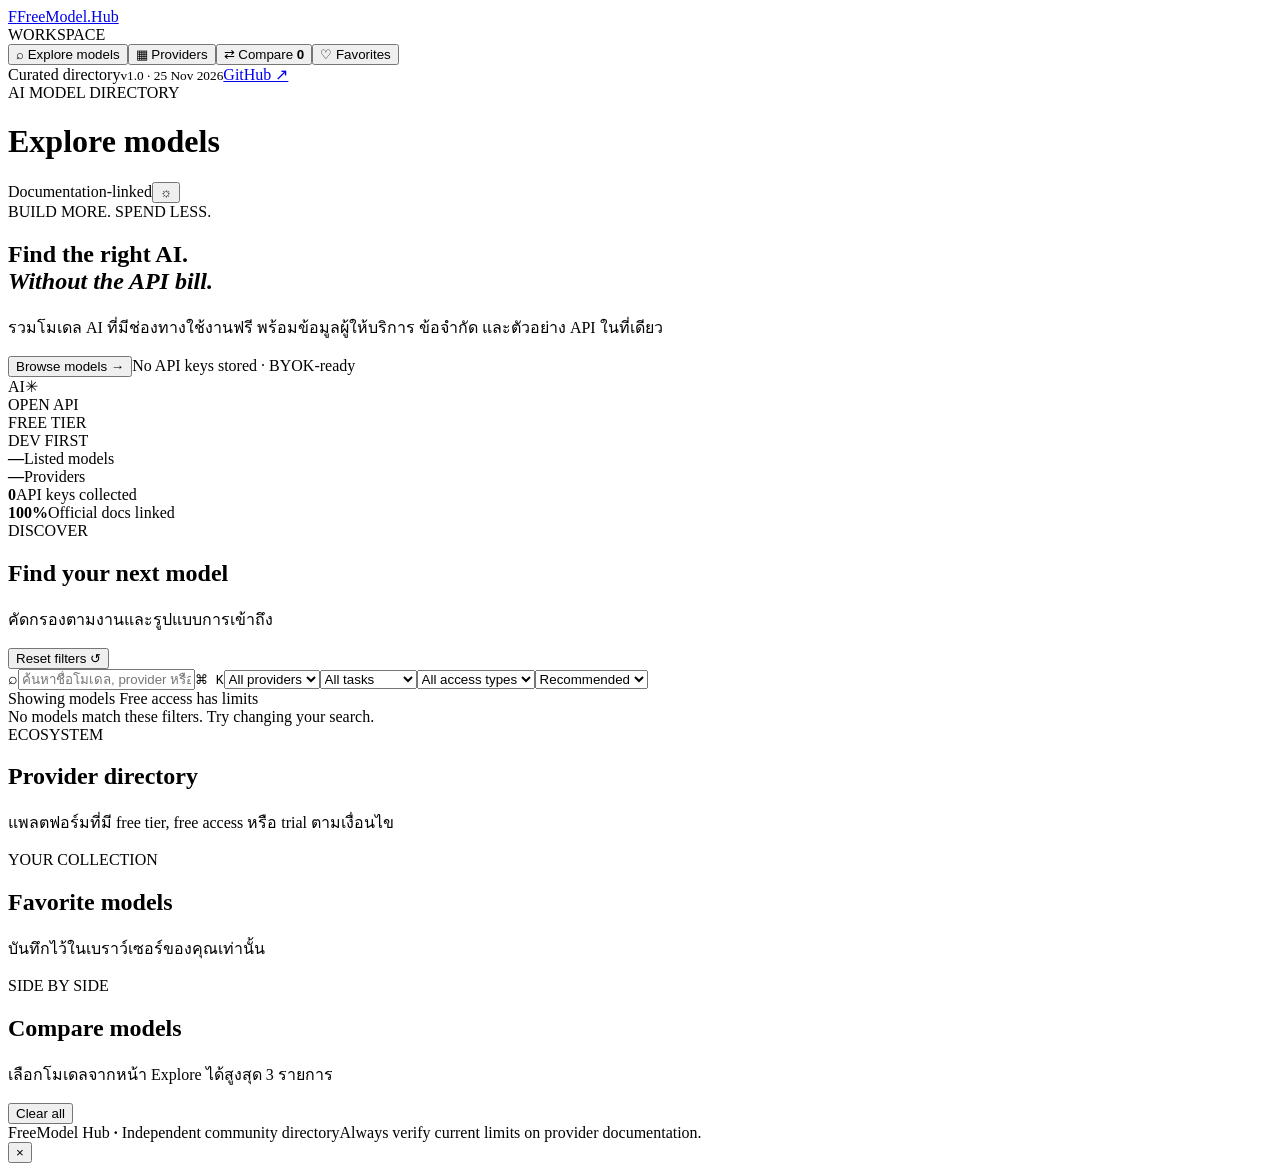
==== index.html @ f14a5961 "Create FreeModel Hub interface" ====
<!doctype html>
<html lang="th">
<head>
<meta charset="UTF-8"><meta name="viewport" content="width=device-width, initial-scale=1">
<meta name="theme-color" content="#081426"><meta name="description" content="ค้นหาและเปรียบเทียบ AI models ที่มี free tier พร้อม API และเอกสารทางการ">
<title>FreeModel Hub — Discover free AI APIs</title><link rel="preconnect" href="https://fonts.googleapis.com"><link rel="preconnect" href="https://fonts.gstatic.com" crossorigin><link href="https://fonts.googleapis.com/css2?family=Kanit:wght@300;400;500;600;700&family=Inter:wght@400;500;600;700;800&display=swap" rel="stylesheet"><link rel="stylesheet" href="styles.css">
</head>
<body><div class="app-shell">
<aside class="sidebar"><a class="brand" href="#"><span class="brand-mark">F</span><span>FreeModel<span class="brand-light">.Hub</span></span></a>
<div class="side-label">WORKSPACE</div><button class="nav active" data-view="explore"><span>⌕</span> Explore models</button><button class="nav" data-view="providers"><span>▦</span> Providers</button><button class="nav" data-view="compare"><span>⇄</span> Compare <b id="compare-count">0</b></button><button class="nav" data-view="saved"><span>♡</span> Favorites</button>
<div class="side-bottom"><div class="status-dot"></div><span>Curated directory</span><small>v1.0 · 25 Nov 2026</small><a href="https://github.com/IAMAN1/FreeModel-Hub" target="_blank" rel="noreferrer">GitHub ↗</a></div></aside>
<main class="main"><header class="topbar"><div><div class="eyebrow">AI MODEL DIRECTORY</div><h1 id="page-title">Explore models</h1></div><div class="top-actions"><span class="live-pill"><i></i> Documentation-linked</span><button class="theme-btn" id="theme-toggle" aria-label="Toggle theme">☼</button></div></header>
<section class="hero"><div class="hero-copy"><div class="hero-kicker">BUILD MORE. SPEND LESS.</div><h2>Find the right AI.<br><em>Without the API bill.</em></h2><p>รวมโมเดล AI ที่มีช่องทางใช้งานฟรี พร้อมข้อมูลผู้ให้บริการ ข้อจำกัด และตัวอย่าง API ในที่เดียว</p><div class="hero-actions"><button class="primary" id="browse-btn">Browse models <span>→</span></button><span class="hero-note">No API keys stored · BYOK-ready</span></div></div><div class="hero-art"><div class="orbit orbit-one"></div><div class="orbit orbit-two"></div><div class="core">AI<span>✳</span></div><div class="float-tag tag-a">OPEN API</div><div class="float-tag tag-b">FREE TIER</div><div class="float-tag tag-c">DEV FIRST</div></div></section>
<section class="stats"><div><strong id="model-total">—</strong><span>Listed models</span></div><div><strong id="provider-total">—</strong><span>Providers</span></div><div><strong>0</strong><span>API keys collected</span></div><div><strong>100%</strong><span>Official docs linked</span></div></section>
<section class="content-area" id="explore-view"><div class="section-heading"><div><div class="eyebrow">DISCOVER</div><h2>Find your next model</h2><p>คัดกรองตามงานและรูปแบบการเข้าถึง</p></div><button class="text-btn" id="reset-filters">Reset filters ↺</button></div>
<div class="toolbar"><label class="search"><span>⌕</span><input id="search" placeholder="ค้นหาชื่อโมเดล, provider หรือความสามารถ..." autocomplete="off"><kbd>⌘ K</kbd></label><select id="provider-filter"><option value="">All providers</option></select><select id="task-filter"><option value="">All tasks</option><option>Chat</option><option>Coding</option><option>Reasoning</option><option>Vision</option><option>Audio</option><option>Embeddings</option></select><select id="access-filter"><option value="">All access types</option><option value="hosted">Hosted free tier</option><option value="aggregator">Aggregator</option><option value="open">Open weights</option><option value="trial">Trial / limited</option></select><select id="sort"><option value="recommended">Recommended</option><option value="name">Name A–Z</option><option value="provider">Provider</option></select></div>
<div class="results-line"><span id="result-count">Showing models</span><span class="legend"><i></i> Free access has limits</span></div><div class="model-grid" id="model-grid"></div><div class="empty hidden" id="empty">No models match these filters. Try changing your search.</div></section>
<section class="content-area hidden" id="providers-view"><div class="section-heading"><div><div class="eyebrow">ECOSYSTEM</div><h2>Provider directory</h2><p>แพลตฟอร์มที่มี free tier, free access หรือ trial ตามเงื่อนไข</p></div></div><div class="provider-grid" id="provider-grid"></div></section>
<section class="content-area hidden" id="saved-view"><div class="section-heading"><div><div class="eyebrow">YOUR COLLECTION</div><h2>Favorite models</h2><p>บันทึกไว้ในเบราว์เซอร์ของคุณเท่านั้น</p></div></div><div class="model-grid" id="saved-grid"></div></section>
<section class="content-area hidden" id="compare-view"><div class="section-heading"><div><div class="eyebrow">SIDE BY SIDE</div><h2>Compare models</h2><p>เลือกโมเดลจากหน้า Explore ได้สูงสุด 3 รายการ</p></div><button class="text-btn" id="clear-compare">Clear all</button></div><div id="compare-table-wrap"></div></section>
<footer><span>FreeModel Hub <b>·</b> Independent community directory</span><span>Always verify current limits on provider documentation.</span></footer>
</main></div>
<div class="modal-backdrop hidden" id="modal"><article class="modal"><button class="modal-close" id="modal-close">×</button><div id="modal-content"></div></article></div>
<div class="toast" id="toast"></div><script src="app.js"></script></body></html>
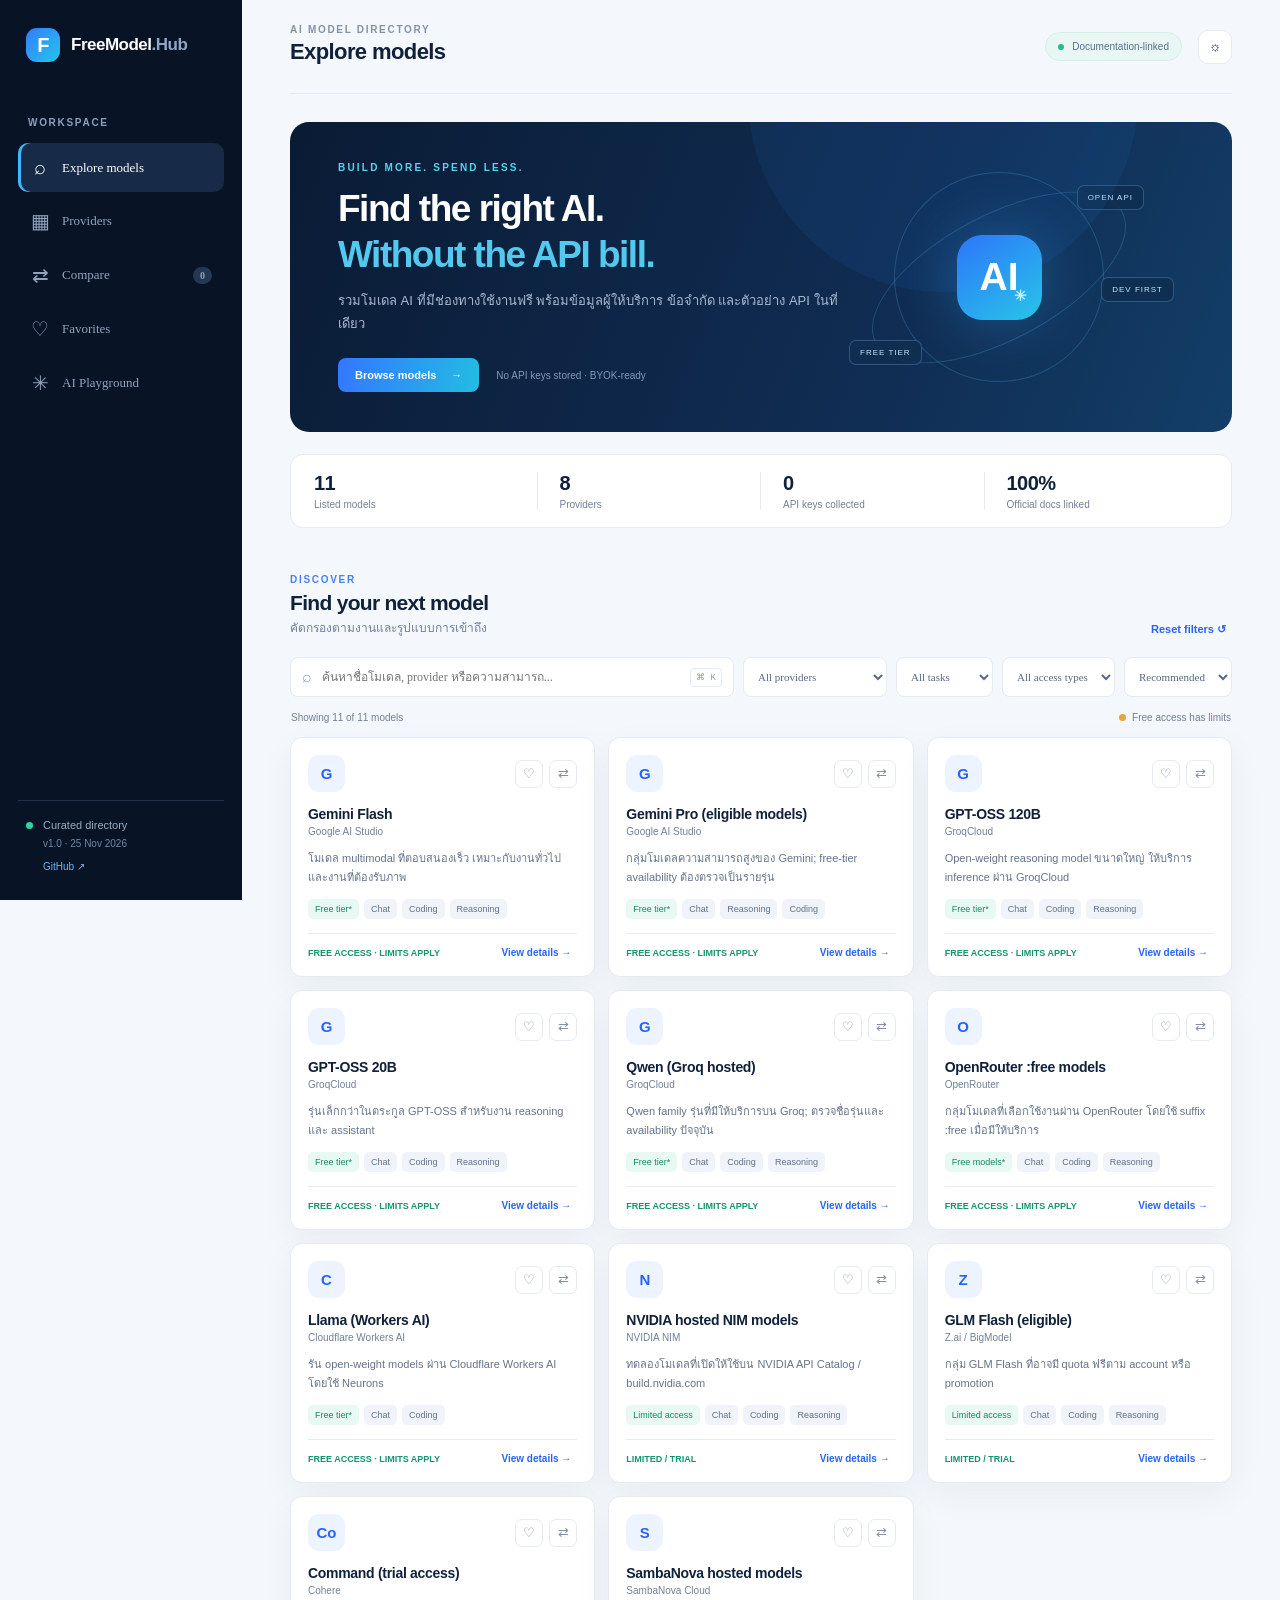
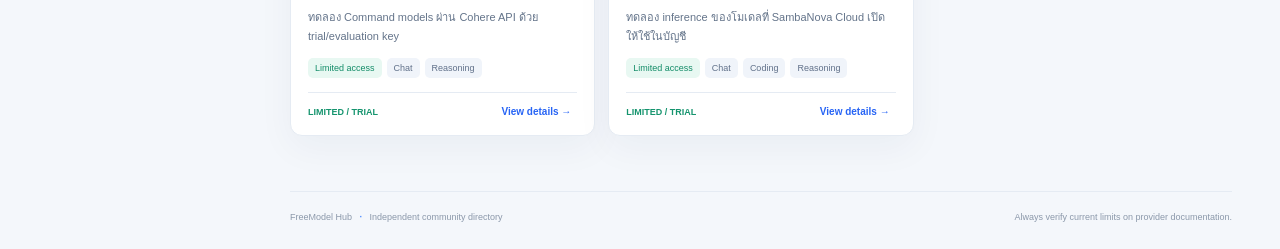
==== commit 22f2d2b8: "Link AI Playground from main navigation" ====
--- a/index.html
+++ b/index.html
@@ -7,7 +7,7 @@
 </head>
 <body><div class="app-shell">
 <aside class="sidebar"><a class="brand" href="#"><span class="brand-mark">F</span><span>FreeModel<span class="brand-light">.Hub</span></span></a>
-<div class="side-label">WORKSPACE</div><button class="nav active" data-view="explore"><span>⌕</span> Explore models</button><button class="nav" data-view="providers"><span>▦</span> Providers</button><button class="nav" data-view="compare"><span>⇄</span> Compare <b id="compare-count">0</b></button><button class="nav" data-view="saved"><span>♡</span> Favorites</button>
+<div class="side-label">WORKSPACE</div><button class="nav active" data-view="explore"><span>⌕</span> Explore models</button><button class="nav" data-view="providers"><span>▦</span> Providers</button><button class="nav" data-view="compare"><span>⇄</span> Compare <b id="compare-count">0</b></button><button class="nav" data-view="saved"><span>♡</span> Favorites</button><a class="nav" href="playground.html" style="text-decoration:none"><span>✳</span> AI Playground</a>
 <div class="side-bottom"><div class="status-dot"></div><span>Curated directory</span><small>v1.0 · 25 Nov 2026</small><a href="https://github.com/IAMAN1/FreeModel-Hub" target="_blank" rel="noreferrer">GitHub ↗</a></div></aside>
 <main class="main"><header class="topbar"><div><div class="eyebrow">AI MODEL DIRECTORY</div><h1 id="page-title">Explore models</h1></div><div class="top-actions"><span class="live-pill"><i></i> Documentation-linked</span><button class="theme-btn" id="theme-toggle" aria-label="Toggle theme">☼</button></div></header>
 <section class="hero"><div class="hero-copy"><div class="hero-kicker">BUILD MORE. SPEND LESS.</div><h2>Find the right AI.<br><em>Without the API bill.</em></h2><p>รวมโมเดล AI ที่มีช่องทางใช้งานฟรี พร้อมข้อมูลผู้ให้บริการ ข้อจำกัด และตัวอย่าง API ในที่เดียว</p><div class="hero-actions"><button class="primary" id="browse-btn">Browse models <span>→</span></button><span class="hero-note">No API keys stored · BYOK-ready</span></div></div><div class="hero-art"><div class="orbit orbit-one"></div><div class="orbit orbit-two"></div><div class="core">AI<span>✳</span></div><div class="float-tag tag-a">OPEN API</div><div class="float-tag tag-b">FREE TIER</div><div class="float-tag tag-c">DEV FIRST</div></div></section>
--- a/styles.css
+++ b/styles.css
@@ -0,0 +1 @@
+:root{--bg:#f4f7fb;--surface:#fff;--ink:#10213a;--muted:#718098;--line:#e5ebf3;--blue:#2764f5;--cyan:#21c7e8;--navy:#081426;--soft:#edf3ff;--shadow:0 12px 36px #1d35570c}*{box-sizing:border-box}body{margin:0;background:var(--bg);color:var(--ink);font-family:Inter,Kanit,sans-serif}.app-shell{min-height:100vh}.sidebar{position:fixed;inset:0 auto 0 0;width:242px;background:var(--navy);color:#dce7f7;padding:28px 18px;display:flex;flex-direction:column;z-index:4}.brand{display:flex;align-items:center;gap:11px;color:#fff;text-decoration:none;font-weight:800;font-size:17px;letter-spacing:-.5px;margin:0 8px 55px}.brand-mark{width:34px;height:34px;border-radius:11px;background:linear-gradient(135deg,#367bff,#21c7e8);display:grid;place-items:center;font-size:20px}.brand-light{color:#8fa6c5}.side-label,.eyebrow{font-size:10px;font-weight:800;letter-spacing:1.7px;color:#8ca0bd}.side-label{margin:0 10px 13px}.nav{border:0;background:none;color:#91a3bd;text-align:left;padding:13px 12px;border-radius:10px;font:500 13px Inter,Kanit;display:flex;align-items:center;gap:12px;cursor:pointer;margin:2px 0}.nav span{font-size:20px;width:20px;text-align:center}.nav b{margin-left:auto;font-size:10px;background:#243854;padding:3px 7px;border-radius:20px}.nav:hover,.nav.active{background:#172b48;color:#fff}.nav.active{box-shadow:inset 3px 0 #42b7ff}.side-bottom{margin-top:auto;border-top:1px solid #1e304a;padding:18px 8px 0;display:grid;grid-template-columns:10px 1fr;gap:7px;align-items:center;color:#9aacc4;font-size:11px}.side-bottom small,.side-bottom a{grid-column:2;color:#7187a4;font-size:10px}.side-bottom a{color:#66baff;text-decoration:none;margin-top:5px}.status-dot,.legend i{width:7px;height:7px;border-radius:50%;background:#30d6a0;display:inline-block}.main{margin-left:242px;padding:0 48px;max-width:1800px}.topbar{height:94px;display:flex;justify-content:space-between;align-items:center;border-bottom:1px solid var(--line)}.topbar h1{font-size:22px;margin:4px 0;font-weight:700;letter-spacing:-.6px}.topbar .eyebrow{color:#8492a8}.top-actions{display:flex;align-items:center;gap:16px}.live-pill{font-size:10px;color:#56718d;background:#e9f7f4;border:1px solid #d6f0e9;border-radius:30px;padding:8px 12px}.live-pill i{display:inline-block;width:6px;height:6px;background:#21bd8c;border-radius:50%;margin-right:6px}.theme-btn{width:34px;height:34px;border:1px solid var(--line);border-radius:10px;background:var(--surface);color:var(--ink);cursor:pointer}.hero{margin:28px 0 22px;border-radius:19px;min-height:285px;padding:40px 48px;background:linear-gradient(112deg,#0a1b34 0%,#102d53 65%,#123e68 100%);color:white;display:flex;justify-content:space-between;overflow:hidden;position:relative}.hero:after{content:"";position:absolute;width:390px;height:390px;border-radius:50%;background:#1c74d21b;right:10%;top:-220px}.hero-copy{max-width:560px;position:relative;z-index:1}.hero-kicker{font-size:10px;letter-spacing:2.2px;color:#55d5ee;font-weight:800}.hero h2{font-size:37px;line-height:1.25;letter-spacing:-1.5px;margin:13px 0 10px}.hero h2 em{font-style:normal;color:#54c9ee}.hero p{font-family:Kanit,sans-serif;font-size:13px;color:#a9bad0;max-width:510px;line-height:1.8;margin:0}.hero-actions{display:flex;align-items:center;gap:17px;margin-top:23px}.primary{background:linear-gradient(100deg,#3477ff,#23bce3);border:0;border-radius:8px;padding:11px 17px;color:#fff;font-weight:700;font-size:11px;cursor:pointer}.primary span{margin-left:12px}.hero-note{font-size:10px;color:#8299b7}.hero-art{width:300px;position:relative;display:grid;place-items:center;margin-right:35px}.orbit{position:absolute;border:1px solid #4a9bd34d;border-radius:50%;transform:rotate(-28deg)}.orbit-one{width:210px;height:210px}.orbit-two{width:280px;height:125px}.core{width:85px;height:85px;border-radius:25px;background:linear-gradient(145deg,#2d76fa,#27c5e8);box-shadow:0 0 60px #30a8ff55;display:grid;place-items:center;font-size:39px;font-weight:800;z-index:1}.core span{font-size:15px;position:absolute;margin:37px 0 0 43px;color:#b8f6ff}.float-tag{position:absolute;border:1px solid #75b8e34d;background:#102e50d9;padding:7px 10px;border-radius:7px;font-size:8px;letter-spacing:1px;color:#c4e9ff}.tag-a{top:23px;right:5px}.tag-b{bottom:27px;left:0}.tag-c{top:50%;right:-25px}.stats{display:grid;grid-template-columns:repeat(4,1fr);background:var(--surface);border:1px solid var(--line);border-radius:13px;margin-bottom:46px;padding:17px 23px}.stats div{display:flex;flex-direction:column;gap:4px;border-right:1px solid var(--line);padding-left:22px}.stats div:first-child{padding-left:0}.stats div:last-child{border:0}.stats strong{font-size:20px;letter-spacing:-.5px}.stats span{font-size:10px;color:var(--muted)}.content-area{padding-bottom:55px}.section-heading{display:flex;justify-content:space-between;align-items:end;margin-bottom:20px}.section-heading .eyebrow{color:#4481f6}.section-heading h2{font-size:21px;margin:6px 0 3px;letter-spacing:-.7px}.section-heading p{font-family:Kanit,sans-serif;color:var(--muted);font-size:12px;margin:0}.text-btn{border:0;background:none;color:var(--blue);font-weight:600;font-size:11px;cursor:pointer}.toolbar{display:flex;gap:9px;flex-wrap:wrap;margin-bottom:15px}.search{height:40px;flex:1;min-width:230px;background:var(--surface);border:1px solid var(--line);border-radius:8px;display:flex;align-items:center;padding:0 11px;gap:8px;color:#8b9ab0}.search input{border:0;outline:0;flex:1;min-width:0;background:none;color:var(--ink);font:12px Inter,Kanit}.search kbd{font-size:9px;border:1px solid var(--line);padding:3px 5px;border-radius:4px}.toolbar select{height:40px;background:var(--surface);border:1px solid var(--line);border-radius:8px;color:#586980;padding:0 10px;font:11px Inter,Kanit;outline:none}.results-line{display:flex;justify-content:space-between;align-items:center;color:var(--muted);font-size:10px;margin:14px 1px}.legend{display:flex;align-items:center;gap:6px}.legend i{background:#e5a63a}.model-grid,.provider-grid{display:grid;grid-template-columns:repeat(3,minmax(0,1fr));gap:13px}.model-card,.provider-card{background:var(--surface);border:1px solid var(--line);border-radius:12px;padding:17px;transition:.18s;box-shadow:var(--shadow);min-width:0}.model-card:hover,.provider-card:hover{transform:translateY(-2px);border-color:#bfd2fb;box-shadow:0 13px 30px #2452a20e}.card-top{display:flex;align-items:center;justify-content:space-between}.provider-logo{width:37px;height:37px;border-radius:11px;background:var(--soft);color:#2764f5;display:grid;place-items:center;font-size:15px;font-weight:800}.card-actions{display:flex;gap:6px}.icon-btn{width:28px;height:28px;border:1px solid var(--line);border-radius:7px;background:var(--surface);color:#8290a5;cursor:pointer}.icon-btn.selected{color:#f05c87;background:#fff0f4;border-color:#ffd4e1}.model-card h3{font-size:14px;margin:14px 0 4px;letter-spacing:-.3px}.provider-name{font-size:10px;color:var(--muted)}.description{font-family:Kanit,sans-serif;color:#64748a;font-size:11px;line-height:1.7;min-height:38px;margin:12px 0}.tags{display:flex;gap:5px;flex-wrap:wrap}.tag{font-size:9px;border-radius:5px;padding:5px 7px;background:#f0f4fa;color:#61718a}.tag.free{background:#e8f8f2;color:#138c68}.card-foot{display:flex;justify-content:space-between;align-items:center;border-top:1px solid var(--line);margin-top:14px;padding-top:12px}.access-label{font-size:9px;color:#15946e;font-weight:700}.details-btn{border:0;background:none;color:var(--blue);font-size:10px;font-weight:700;cursor:pointer}.empty{padding:50px;text-align:center;color:var(--muted);font-size:13px}.provider-card h3{font-size:14px;margin:13px 0 5px}.provider-card p{font:11px/1.7 Kanit;color:var(--muted);min-height:40px}.provider-card a,.doc-link{font-size:10px;color:var(--blue);text-decoration:none;font-weight:600}.provider-meta{font-size:9px;color:#15946e;margin:10px 0}.compare-table{width:100%;border-collapse:collapse;background:var(--surface);border:1px solid var(--line);font-size:11px;border-radius:12px;overflow:hidden}.compare-table th,.compare-table td{text-align:left;padding:14px;border-bottom:1px solid var(--line);vertical-align:top}.compare-table th{background:#f6f8fc;color:#52627b}.compare-table td:first-child{color:var(--muted);font-weight:600;width:150px}.compare-empty{padding:35px;border:1px dashed #cbd6e5;border-radius:12px;color:var(--muted);font-size:12px;text-align:center}.modal-backdrop{position:fixed;inset:0;background:#071426a8;z-index:10;display:grid;place-items:center;padding:20px}.modal{width:min(680px,100%);max-height:90vh;overflow:auto;background:var(--surface);border-radius:16px;padding:28px;position:relative;box-shadow:0 30px 90px #0004}.modal-close{position:absolute;right:17px;top:14px;border:0;background:none;color:var(--muted);font-size:24px;cursor:pointer}.modal h2{font-size:22px;margin:10px 0 4px}.modal h4{font-size:11px;margin:21px 0 8px}.modal p,.modal li{font:12px/1.8 Kanit;color:var(--muted)}.modal ul{padding-left:18px}.detail-head{display:flex;gap:13px;align-items:center}.detail-head .provider-logo{width:48px;height:48px}.codebox{background:#09182b;color:#d9e8ff;border-radius:9px;padding:14px;font:10px/1.7 monospace;white-space:pre-wrap;overflow:auto}.copy-btn{float:right;background:#203b5d;color:#d9e8ff;border:0;padding:6px 9px;border-radius:5px;font-size:9px;cursor:pointer}.modal-links{display:flex;gap:15px;flex-wrap:wrap;margin-top:14px}.toast{position:fixed;bottom:25px;left:50%;transform:translate(-50%,20px);opacity:0;background:#10213a;color:white;padding:10px 16px;border-radius:8px;font-size:11px;transition:.2s;z-index:20;pointer-events:none}.toast.show{opacity:1;transform:translate(-50%,0)}footer{border-top:1px solid var(--line);padding:20px 0 27px;display:flex;justify-content:space-between;color:#8b98aa;font-size:9px}footer b{color:#4b8bff;margin:0 5px}.hidden{display:none!important}body.dark{--bg:#0c1626;--surface:#132238;--ink:#e4edf9;--muted:#91a2ba;--line:#263950;--soft:#1d3554;--shadow:0 12px 36px #0002}body.dark .tag{background:#20334c;color:#b3c5dc}body.dark .stats,body.dark .model-card,body.dark .provider-card{box-shadow:none}body.dark .compare-table th{background:#1b3049}body.dark .compare-table{color:var(--ink)}body.dark .toolbar select{color:#b3c5dc}body.dark .search kbd{border-color:#31455e}@media(max-width:1100px){.main{padding:0 28px}.model-grid,.provider-grid{grid-template-columns:repeat(2,minmax(0,1fr))}.hero-art{margin-right:0}}@media(max-width:760px){.sidebar{width:62px;padding:18px 8px}.brand{margin:0 5px 40px}.brand>span:last-child,.side-label,.nav:not(.active),.nav.active{font-size:0}.nav{justify-content:center;padding:12px 0}.nav span{font-size:19px}.nav b,.side-bottom{display:none}.main{margin-left:62px;padding:0 17px}.topbar{height:75px}.live-pill{display:none}.hero{padding:28px 23px;min-height:250px}.hero h2{font-size:29px}.hero-art{display:none}.stats{grid-template-columns:repeat(2,1fr);gap:15px}.stats div{padding-left:10px}.stats div:nth-child(2){border:0}.stats div:nth-child(3){padding-left:0}.model-grid,.provider-grid{grid-template-columns:1fr}.toolbar select{flex:1}.section-heading h2{font-size:18px}footer{gap:8px;flex-direction:column}.modal{padding:23px 18px}}
